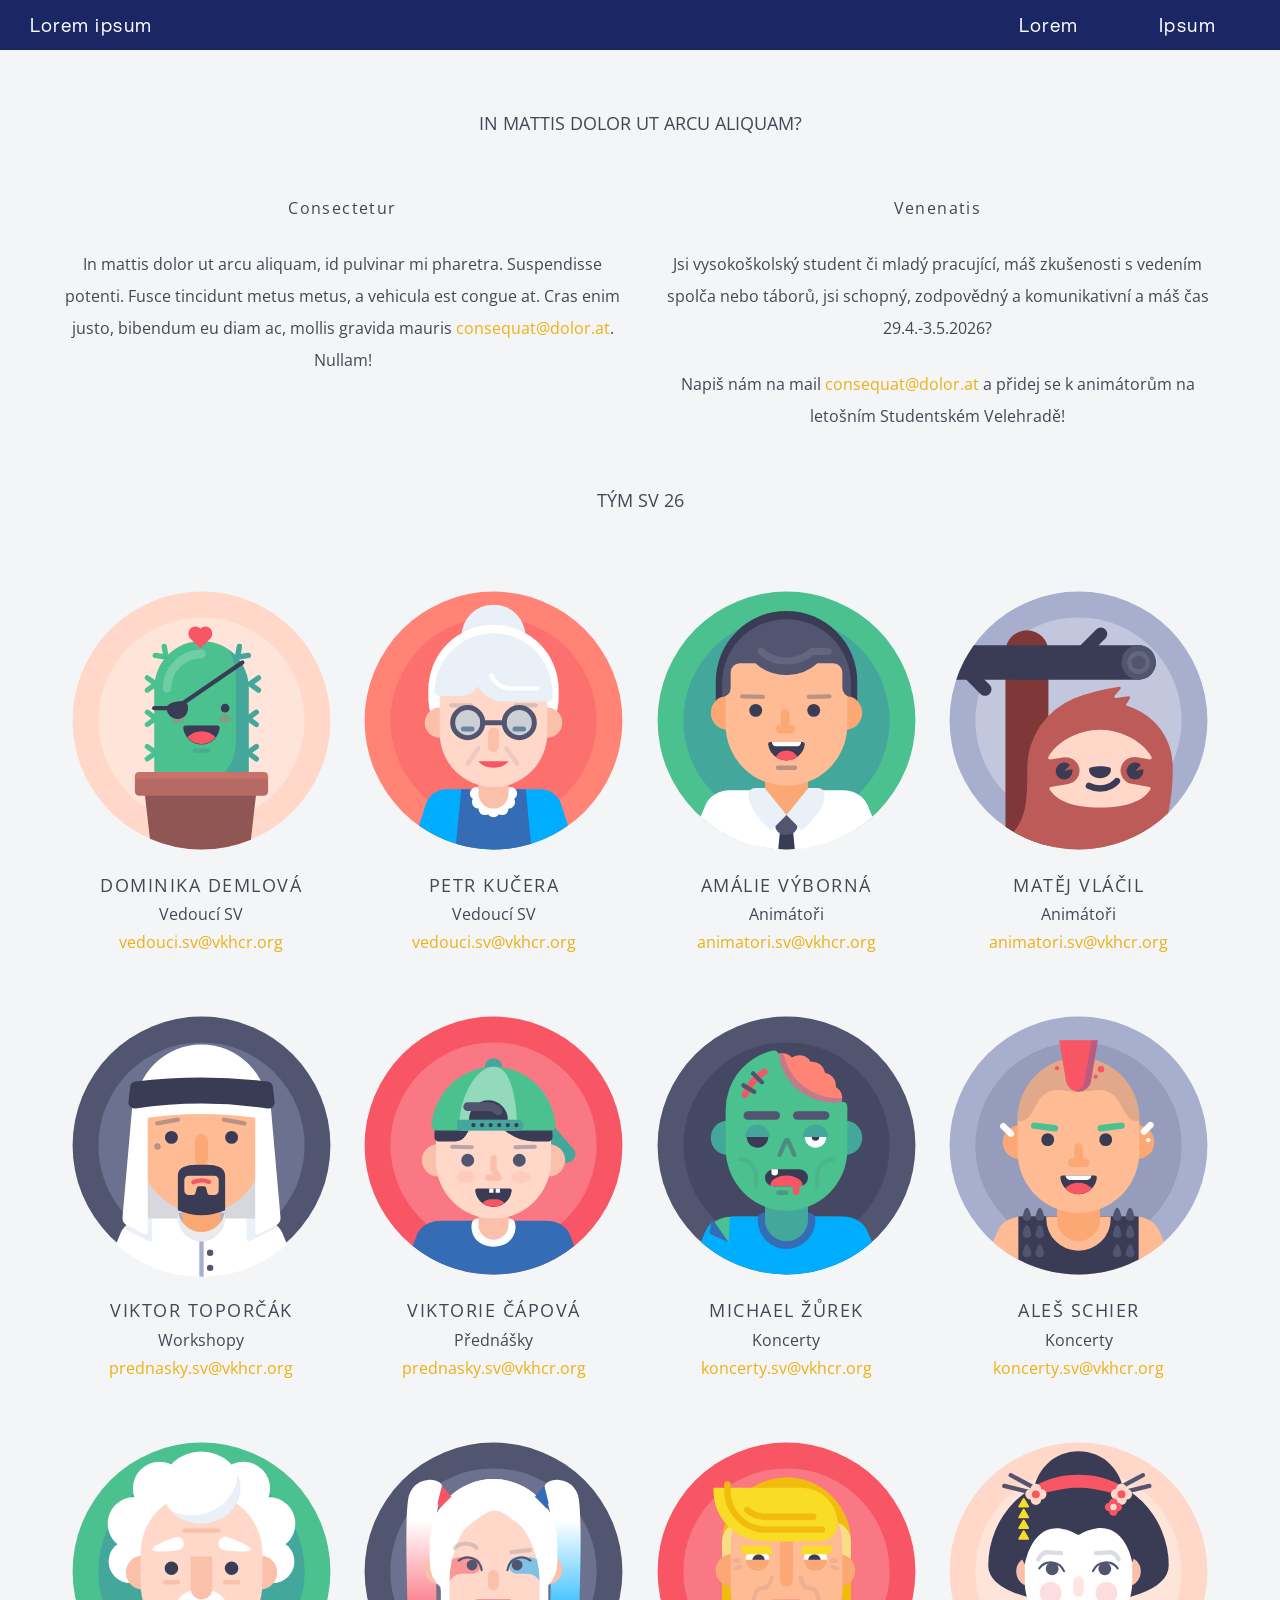
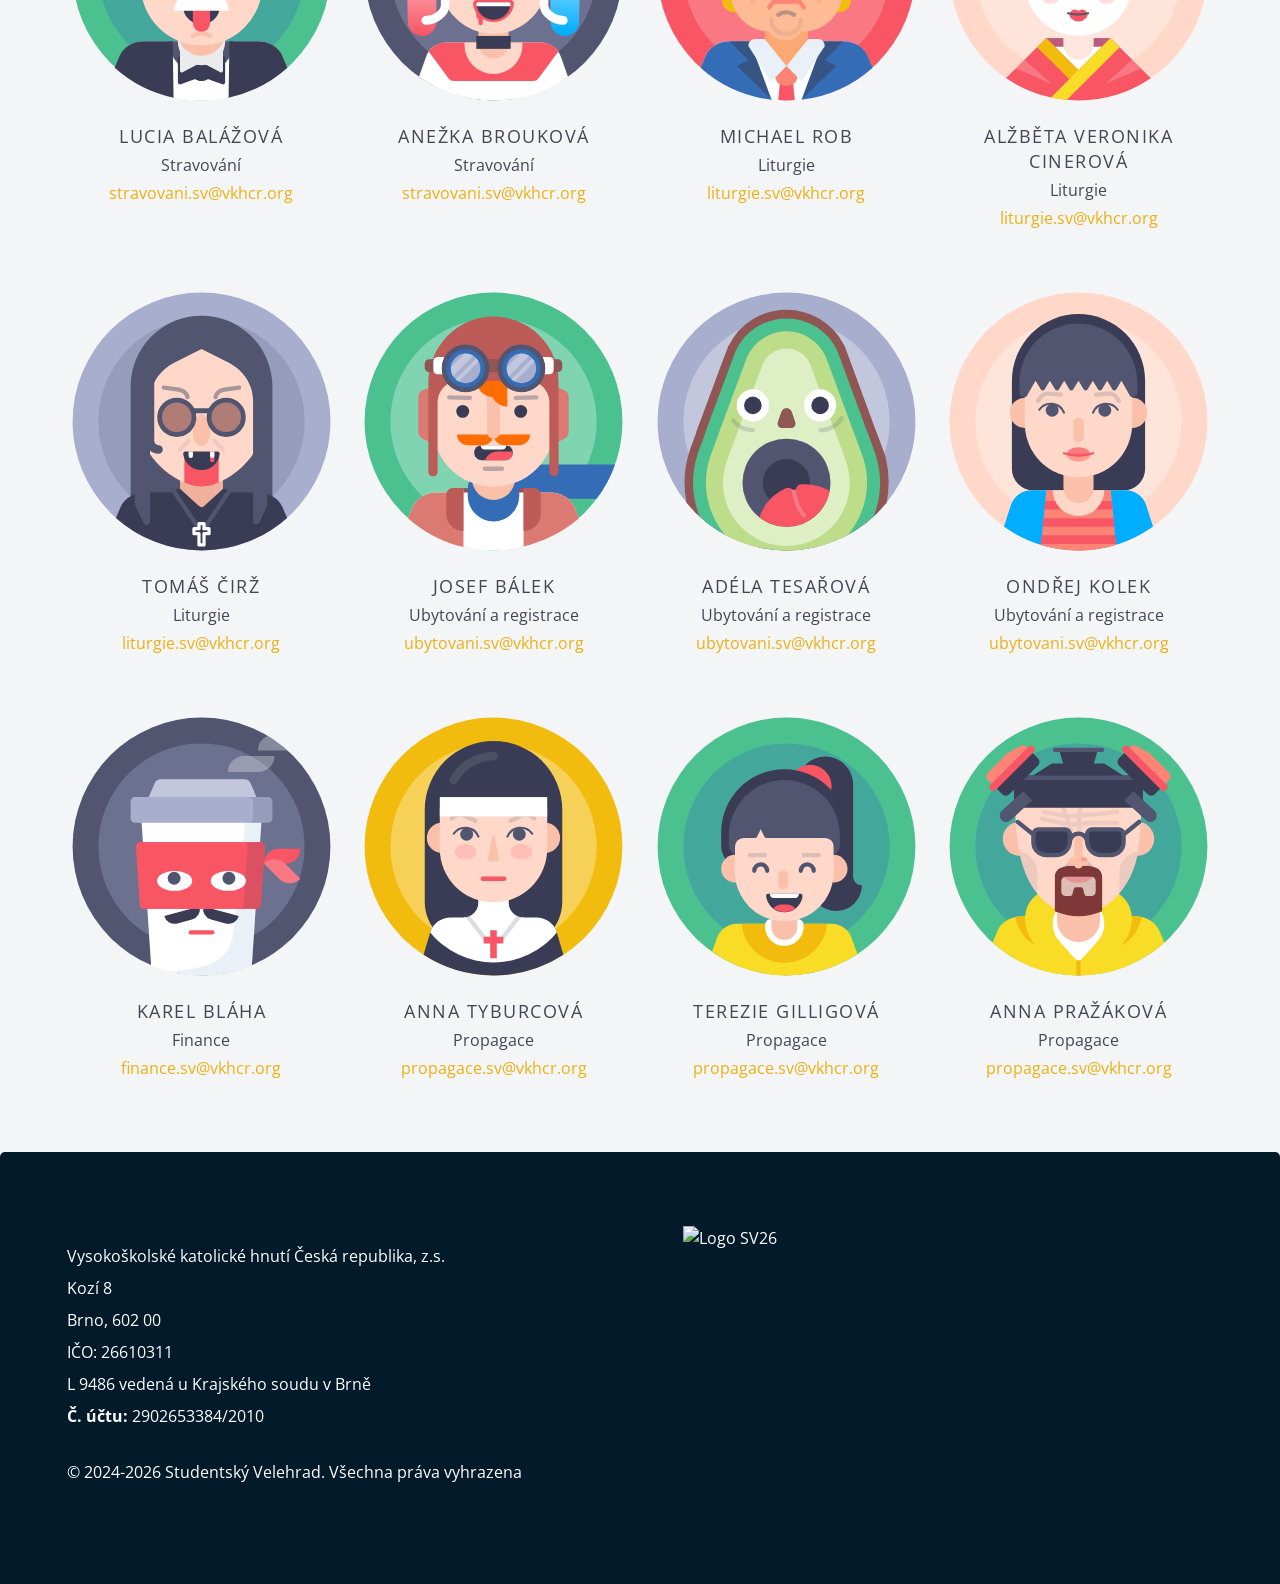
==== lorem/index.html @ cc707c6b "4" ====
<!DOCTYPE html>
<html lang="cs">

<head>
    <meta charset="UTF-8">
    <meta name="viewport" content="width=device-width, initial-scale=1.0">
    <title>Lorem ipsum 2026</title>
    <link rel="preload" href="/fonts/Ohrada.otf" as="font" type="font/otf" crossorigin>
    <link rel="preload" href="/fonts/HelveticaNow.otf" as="font" type="font/otf" crossorigin>
    <link rel="preload" href="/fonts/HelveticaNowBold.otf" as="font" type="font/otf" crossorigin>
    <link rel="preload" href="/fonts/OpenSans-Regular.woff2" as="font" type="font/woff2" crossorigin>
    <link rel="preload" href="/fonts/OpenSans-Italic.woff2" as="font" type="font/woff2" crossorigin>
    <link rel="preload" href="/fonts/OpenSans-Bold.woff2" as="font" type="font/woff2" crossorigin>


    <!-- Bootstrap CSS -->
    <link rel="stylesheet"
        href="https://cdnjs.cloudflare.com/ajax/libs/twitter-bootstrap/5.3.3/css/bootstrap.min.css" />

    <!-- DataTables CSS -->
    <link rel="stylesheet" href="https://cdn.datatables.net/2.3.7/css/dataTables.bootstrap5.css" />
    <link rel="stylesheet" href="https://cdn.datatables.net/responsive/3.0.8/css/responsive.bootstrap5.css" />

    <link rel="preload" as="image" href="/images/cover.webp">
    <link rel="preload" as="image" href="/images/SV26_FB.svg">
    <link rel="preload" as="image" href="/images/SV26_IG.svg">
    <link rel="preload" as="image" href="/images/SV26_YT.svg">
    <link rel="preload" as="image" href="/images/arrow-up-circle.svg">
    <link rel="preload" as="image" href="images/logoipsum.svg">
    <link rel="preload" as="image" href="images/dlazdice/1.jpg">
    <link rel="preload" as="image" href="images/dlazdice/2.jpg">
    <link rel="preload" as="image" href="images/dlazdice/3.jpg">
    <link rel="preload" as="image" href="images/dlazdice/4.jpg">
    <link rel="preload" as="image" href="images/dlazdice/5.jpg">
    <link rel="preload" as="image" href="images/dlazdice/6.jpg">
    <link rel="stylesheet" href="/style.css">
    <link rel="stylesheet" href="/mobileMenu.css">

    <style>
        .about {
            position: relative;
            z-index: 10;
            width: 100%;
            padding-top: 50px;
        }

        .about-flex {
            display: flex;
            justify-content: center;
            text-align: center;
            max-width: 1200px;
            margin: 2rem auto;
            gap: 20px;
            padding: 0 15px;
        }

        .about-text {
            color: #424753;
            text-align: center;
            width: 100%;
            z-index: 999;
        }

        .about h2 {
            text-transform: uppercase;
            margin-bottom: 1.5rem;
            line-height: 1.4;
            font-size: 18px;
        }

        .about p {
            margin-bottom: 1.5rem;
            line-height: 2;
        }

        .spacing {
            letter-spacing: 1.4px;
        }

        .grid {
            display: grid;
            grid-template-columns: repeat(4, 1fr);
            max-width: 1200px;
        }

        .tile {
            position: relative;
            overflow: hidden;
            margin: 14px 8px 40px 8px;
        }

        .tile img {
            width: 275px;
            display: block;
            margin: 0 auto;
            border-radius: 50%;
            object-fit: cover;
        }

        .tile--avatar img {
            width: auto;
        }

        .tile h2 {
            font-weight: normal;
            letter-spacing: 1.5px;
            margin: 15px 0 0 0;
        }

        .tile p {
            margin: 0;
        }

        @media (max-width: 1210px) {
            .grid {
                grid-template-columns: repeat(3, 1fr);
            }
        }


        @media (max-width: 920px) {
            .grid {
                grid-template-columns: repeat(2, 1fr);
            }
        }

        /* Mobile / tablet 640px a méně */
        @media (max-width: 640px) {
            .about-text {
                width: auto;
            }

            .about-flex {
                flex-direction: column;
                gap: 1rem;
            }

            .grid {
                grid-template-columns: repeat(1, 1fr);
            }

            .tile img {
                width: 100%;
            }
        }

        /* Media query pro menší obrazovky (tablet/mobil) */
        @media (max-width: 768px) {
            #about p {
                line-height: 1.6;
            }
        }
    </style>
</head>

<body>
    <header id="g-navigation">
        <div class="header-container">
            <div class="logo">
                <a href="/" class="logo-text">Lorem ipsum</a>
            </div>
            <nav class="main-nav">
                <ul>
                    <li><a href="/lorem">Lorem</a></li>
                    <li><a href="https://seznam.cz" target="_blank">Ipsum</a></li>
                </ul>
            </nav>
        </div>
    </header>


    <div class="logo">
        <a href="/" class="logo-text">Lorem ipsum</a>
    </div>
    <div class="mobile-menu" id="mobileMenu">
        <button class="hamburger-close" id="hamburger-close">
            <span></span>
            <span></span>
            <span></span>
        </button>
        <ul>
            <li><a href="/lorem">Lorem</a></li>
            <li><a href="https://seznam.cz" target="_blank">Ipsum</a></li>
        </ul>
    </div>

    <button class="hamburger" aria-label="Otevřít menu">
        <span></span>
        <span></span>
        <span></span>
    </button>

    <div class="content">
        <div class="nav-bar"></div>
        <div class="cover-bar"></div>
        <!-- <main> -->
        <section class="about">
            <div class="about-flex">
                <div class="about-text">
                    <h2>In mattis dolor ut arcu aliquam?</h2>
                </div>
            </div>

            <div class="about-flex">
                <div class="about-text">
                    <p class="spacing">Consectetur</p>
                    <p>In mattis dolor ut arcu aliquam, id pulvinar mi pharetra. Suspendisse potenti.
                        Fusce tincidunt metus metus, a vehicula est congue at. Cras enim justo, bibendum eu diam ac,
                        mollis gravida mauris <a href="mailto:kolekondrej@gmail.com">consequat@dolor.at</a>. Nullam!
                    </p>
                </div>

                <div class="about-text">
                    <p class="spacing">Venenatis</p>
                    <p>Jsi vysokoškolský student či mladý pracující, máš zkušenosti s vedením spolča nebo táborů,
                        jsi
                        schopný, zodpovědný a komunikativní a máš čas 29.4.-3.5.2026?</p>
                    <p>Napiš nám na mail <a href="mailto:kolekondrej@gmail.com">consequat@dolor.at</a> a přidej
                        se k animátorům na letošním Studentském Velehradě!
                    </p>
                </div>
            </div>

            <div class="about-flex">
                <div class="about-text">
                    <h2>Tým SV 26</h2>
                </div>
            </div>

            <div class="about-flex about-flex--tiles">
                <div class="grid">
                    <div class="tile">
                        <img src="/images/lorem/1.svg" alt="Domča">
                        <h2>Dominika Demlová</h2>
                        <p>Vedoucí SV</p>
                        <a href="mailto:vedouci.sv@vkhcr.org">vedouci.sv@vkhcr.org</a>
                    </div>

                    <div class="tile">
                        <img src="/images/lorem/2.svg" alt="Pítr">
                        <h2>Petr Kučera</h2>
                        <p>Vedoucí SV</p>
                        <a href="mailto:vedouci.sv@vkhcr.org">vedouci.sv@vkhcr.org</a>
                    </div>

                    <div class="tile">
                        <img src="/images/lorem/3.svg" alt="Amálka">
                        <h2>Amálie Výborná</h2>
                        <p>Animátoři</p>
                        <a href="mailto:animatori.sv@vkhcr.org">animatori.sv@vkhcr.org</a>
                    </div>

                    <div class="tile">
                        <img src="/images/lorem/4.svg" alt="Matěj">
                        <h2>Matěj Vláčil</h2>
                        <p>Animátoři</p>
                        <a href="mailto:animatori.sv@vkhcr.org">animatori.sv@vkhcr.org</a>
                    </div>

                    <div class="tile">
                        <img src="/images/lorem/5.svg" alt="Viktor">
                        <h2>Viktor Toporčák</h2>
                        <p>Workshopy</p>
                        <a href="mailto:prednasky.sv@vkhcr.org">prednasky.sv@vkhcr.org</a>
                    </div>

                    <div class="tile">
                        <img src="/images/lorem/6.svg" alt="Viky">
                        <h2>Viktorie Čápová</h2>
                        <p>Přednášky</p>
                        <a href="mailto:prednasky.sv@vkhcr.org">prednasky.sv@vkhcr.org</a>
                    </div>

                    <div class="tile">
                        <img src="/images/lorem/7.svg" alt="Michael">
                        <h2>Michael Žůrek</h2>
                        <p>Koncerty</p>
                        <a href="mailto:koncerty.sv@vkhcr.org">koncerty.sv@vkhcr.org</a>
                    </div>

                    <div class="tile">
                        <img src="/images/lorem/8.svg" alt="Aleš">
                        <h2>Aleš Schier</h2>
                        <p>Koncerty</p>
                        <a href="mailto:koncerty.sv@vkhcr.org">koncerty.sv@vkhcr.org</a>
                    </div>

                    <div class="tile">
                        <img src="/images/lorem/9.svg" alt="Lucka">
                        <h2>Lucia Balážová</h2>
                        <p>Stravování</p>
                        <a href="mailto:stravovani.sv@vkhcr.org">stravovani.sv@vkhcr.org</a>
                    </div>

                    <div class="tile">
                        <img src="/images/lorem/10.svg" alt="Anežka">
                        <h2>Anežka Brouková</h2>
                        <p>Stravování</p>
                        <a href="mailto:stravovani.sv@vkhcr.org">stravovani.sv@vkhcr.org</a>
                    </div>

                    <div class="tile">
                        <img src="/images/lorem/11.svg" alt="Michael">
                        <h2>Michael Rob</h2>
                        <p>Liturgie</p>
                        <a href="mailto:liturgie.sv@vkhcr.org">liturgie.sv@vkhcr.org</a>
                    </div>

                    <div class="tile">
                        <img src="/images/lorem/12.svg" alt="Bety">
                        <h2>Alžběta Veronika Cinerová</h2>
                        <p>Liturgie</p>
                        <a href="mailto:liturgie.sv@vkhcr.org">liturgie.sv@vkhcr.org</a>
                    </div>

                    <div class="tile">
                        <img src="/images/lorem/13.svg" alt="Tomáš">
                        <h2>Tomáš Čirž</h2>
                        <p>Liturgie</p>
                        <a href="mailto:liturgie.sv@vkhcr.org">liturgie.sv@vkhcr.org</a>
                    </div>

                    <div class="tile">
                        <img src="/images/lorem/14.svg" alt="Pepa">
                        <h2>Josef Bálek</h2>
                        <p>Ubytování a registrace</p>
                        <a href="mailto:ubytovani.sv@vkhcr.org">ubytovani.sv@vkhcr.org</a>
                    </div>

                    <div class="tile">
                        <img src="/images/lorem/15.svg" alt="Áďa">
                        <h2>Adéla Tesařová</h2>
                        <p>Ubytování a registrace</p>
                        <a href="mailto:ubytovani.sv@vkhcr.org">ubytovani.sv@vkhcr.org</a>
                    </div>

                    <div class="tile">
                        <img src="/images/lorem/16.svg" alt="Ondra">
                        <h2>Ondřej Kolek</h2>
                        <p>Ubytování a registrace</p>
                        <a href="mailto:ubytovani.sv@vkhcr.org">ubytovani.sv@vkhcr.org</a>
                    </div>

                    <div class="tile">
                        <img src="/images/lorem/17.svg" alt="Karel">
                        <h2>Karel Bláha</h2>
                        <p>Finance</p>
                        <a href="mailto:finance.sv@vkhcr.org">finance.sv@vkhcr.org</a>
                    </div>

                    <div class="tile">
                        <img src="/images/lorem/18.svg" alt="Anička">
                        <h2>Anna Tyburcová</h2>
                        <p>Propagace</p>
                        <a href="mailto:propagace.sv@vkhcr.org">propagace.sv@vkhcr.org</a>
                    </div>

                    <div class="tile ">
                        <img src="/images/lorem/19.svg" alt="Avatar">
                        <h2>Terezie Gilligová</h2>
                        <p>Propagace</p>
                        <a href="mailto:propagace.sv@vkhcr.org">propagace.sv@vkhcr.org</a>
                    </div>

                    <div class="tile">
                        <img src="/images/lorem/20.svg" alt="Avatar">
                        <h2>Anna Pražáková</h2>
                        <p>Propagace</p>
                        <a href="mailto:propagace.sv@vkhcr.org">propagace.sv@vkhcr.org</a>
                    </div>
                </div>
            </div>

            <!-- </main> -->

            <footer id="g-footer">
                <div class="container footer-flex">
                    <div class="footer-text">
                        <p>
                            Vysokoškolské katolické hnutí Česká republika, z.s.<br>
                            Kozí 8<br>
                            Brno, 602 00<br>
                            IČO: 26610311<br>
                            L 9486 vedená u Krajského soudu v Brně<br>
                            <strong>Č. účtu: </strong>2902653384/2010
                        </p>
                        <p>
                            © 2024-2026 Studentský Velehrad. Všechna práva vyhrazena
                        </p>
                    </div>

                    <div class="footer-logo">
                        <img src="/images/logo_b_transparent.webp" alt="Logo SV26">
                    </div>
                </div>
            </footer>
        </section>
    </div>
    <button id="scrollTopBtn" aria-label="Zpět nahoru"></button>
    <div class="bottom-bar"></div>



    <!-- jQuery -->
    <!-- <script src="https://code.jquery.com/jquery-3.7.1.js"></script> -->

    <!-- Bootstrap JS -->
    <!-- <script src="https://cdnjs.cloudflare.com/ajax/libs/twitter-bootstrap/5.3.3/js/bootstrap.bundle.min.js"></script> -->

    <script src="/script.js"></script>

</body>

</html>
---- style.css ----
@font-face {
            font-family: 'Ohrada';
            src: url('/fonts/Ohrada.otf') format('opentype');
        }

        @font-face {
            font-family: 'Helvetica Now';
            src: url('/fonts/HelveticaNow.otf') format('opentype');
        }

        @font-face {
            font-family: 'Helvetica Now Bold';
            src: url('/fonts/HelveticaNowBold.otf') format('opentype');
        }

        @font-face {
            font-family: 'Open Sans';
            src: url('/fonts/OpenSans-Regular.woff2') format('woff2');
            font-weight: 400;
            font-style: normal;
            font-display: swap;
        }

        @font-face {
            font-family: 'Open Sans';
            src: url('/fonts/OpenSans-Bold.woff2') format('woff2');
            font-weight: 700;
            font-style: normal;
            font-display: swap;
        }

        @font-face {
            font-family: 'Open Sans';
            src: url('/fonts/OpenSans-Italic.woff2') format('woff2');
            font-weight: 400;
            font-style: italic;
            font-display: swap;
        }


        /* Reset */
        * {
            margin: 0;
            padding: 0;
            box-sizing: border-box;
        }

        html {
            -webkit-text-size-adjust: 100%;
            text-size-adjust: 100%;
        }

        body {
            background-color: #f4f5f7;
            margin: 0;
            font-family: 'Open Sans', Arial, sans-serif;
            color: #424753;
        }


        .logo {
            display: flex;
            align-items: center;
            z-index: 9999;
        }

        .logo-text {
            font-family: 'Helvetica Now', Arial, sans-serif;
            font-size: 1.2rem;
            color: white;
            text-decoration: none;
            margin-left: 30px;
            margin-right: 30px;
            letter-spacing: 1.5px;
        }


        /* Header */
        #g-navigation {
            top: 0px;
            background: #1a2764;
            color: white;
            position: fixed;
            width: 100%;
            height: 50px;
            display: flex;
            align-items: center;
            padding: 0 4rem 0 0;
            z-index: 1004;
            transition: transform 0.2s ease;
        }


        #g-navigation .header-container {
            display: flex;
            align-items: center;
            justify-content: space-between;
            width: 100%;
        }

        #g-navigation nav {
            margin-left: auto;
        }


        #g-navigation .logo img {
            height: 43px;
            display: block;
            margin: auto 0;
        }

        #g-navigation nav ul {
            display: flex;
            list-style: none;
            gap: 5rem;
            align-items: center;
            margin: 0;
            padding: 0;
            box-sizing: border-box;
        }

        #g-navigation nav ul li a {
            font-family: 'Helvetica Now', Arial, sans-serif;
            color: white;
            text-decoration: none;
            font-weight: normal;
            font-size: 1.2rem;
            letter-spacing: 1.5px;
            transition: color 0.3s ease;
        }

        #g-navigation nav ul li a:hover {
            color: #eeaf13;
        }


        .hamburger {
            display: none;
        }



        #g-footer {
            width: 100%;
            background-color: #031a2b;
            color: white;
            padding: 3.5rem 0;
            z-index: 10;

            border-top-left-radius: 5px;
            border-top-right-radius: 5px;
        }

        .footer-flex {
            display: flex;
            justify-content: space-between;
            max-width: 1200px;
            margin: 0 auto;
        }

        .footer-text,
        .footer-logo {
            width: 560px;
            padding: 16px 0 16px 15px;
        }

        .footer-text p {
            line-height: 2;
            margin: 16px 0;
        }

        .footer-text {
            text-align: left;
        }

        .footer-logo img {
            height: 50px;
        }




        .single-line {
            white-space: nowrap;
        }

        p {
            line-height: 1.2;
            margin: 0;
        }


        a {
            color: #eeaf13;
            text-decoration: none;
        }

        a:hover {
            color: #cfa00f;
        }

        a,
        button {
            -webkit-tap-highlight-color: transparent;
        }

        .logo-text:hover {
            color: white;
            text-decoration: none;
        }







        /* Media query pro menší obrazovky (tablet/mobil) */
        @media (max-width: 768px) {
            #g-navigation {
                display: none;
            }

            .footer-flex {
                flex-direction: column;
                align-items: center;
            }

            .footer-text,
            .footer-logo {
                width: auto;
                padding: 1rem;
            }

            .footer-logo {
                text-align: center;
            }

            .footer-logo img {
                width: 100%;
                max-width: 350px;
                height: auto;
            }
        }

        #scrollTopBtn {
            position: fixed;
            right: 20px;
            bottom: 20px;
            width: 50px;
            height: 50px;
            border: none;
            background: transparent;
            background-image: url("/images/arrow-up-circle.svg");
            background-repeat: no-repeat;
            background-size: contain;
            cursor: pointer;
            z-index: 9999;
            padding: 0;
            opacity: 0;
            pointer-events: none;
            transition: opacity 0.3s ease;
            mix-blend-mode: multiply;
            touch-action: manipulation;
            user-select: none;
            -webkit-user-select: none;
        }

        #scrollTopBtn img {
            width: 100%;
            height: 100%;
            display: block;
        }

        #scrollTopBtn.show {
            opacity: 1;
            pointer-events: auto;
        }

        .mobile-menu {
            display: none;
        }

        .bottom-bar {
            display: none;
        }

        .content {
            position: relative;
            margin: 0;
            padding: 0;
        }

        /* Základní mobilní menu */
        @media (max-width: 768px) {

            .nav-bar {
                display: flex;
                top: 0px;
                background: #fdc6ba;
                color: white;
                position: fixed;
                width: 100%;
                height: 30svh;
                z-index: 0;
            }

            .nav-bar2 {
                top: 5px;
                background: #f4f5f7;
                color: white;
                position: fixed;
                width: 100%;
                height: 30svh;
                z-index: 1;
            }

            .cover-bar {
                top: 0px;
                bottom: 0;
                background: #f4f5f7;
                color: white;
                position: absolute;
                width: 100%;
                z-index: 0;
            }

            .bottom-bar {
                position: fixed;
                bottom: 0;
                background: #031a2b;
                color: white;
                width: 100%;
                height: 30svh;
                z-index: 0;
            }


            #g-navigation nav ul {
                display: none;
            }

            #g-navigation nav ul li a {
                background: #1a2764;
            }

            #g-navigation nav ul.active {
                display: flex;
            }


            .hamburger {
                position: fixed;
                display: flex;
                top: 0;
                right: 0;
                flex-direction: column;
                gap: 6px;
                background: none;
                border: none;
                padding: 1rem 1rem 2rem 2rem;
                cursor: pointer;
                margin-left: auto;
                z-index: 1005;
                touch-action: manipulation;
                user-select: none;
                -webkit-user-select: none;
                opacity: 1;
                transform: translateY(0);
                transition: opacity 0.3s ease, transform 0.3s ease;
            }

            .hamburger-close {
                display: flex;
                position: fixed;
                top: 0px;
                right: 0px;
                width: 100%;
                height: 50px;
                flex-direction: column;
                justify-content: space-between;
                gap: 6px;
                cursor: pointer;
                justify-content: center;
                align-items: flex-end;
                touch-action: manipulation;
                background-color: transparent;
                padding-right: 15px;
                border: none;
            }


            .hamburger.hide {
                opacity: 0;
                transform: translateY(-20px);
                pointer-events: none;
            }


            .hamburger span {
                width: 30px;
                height: 2px;
                background-color: #1a2764;
                border-radius: 5px;
            }

            .hamburger-close span {
                width: 30px;
                height: 2px;
                background-color: #f4f5f7;
                border-radius: 5px;
            }

            /* Menu pro mobil */
            .mobile-menu {
                position: fixed;
                top: 0px;
                right: 0;
                width: 40%;
                height: 100svh;
                min-height: 250px;
                max-width: 160px;
                background-color: rgba(26, 39, 100, 0.93);
                /* #1a2764; */
                display: flex;
                flex-direction: column;
                /* padding: 20px 10px; */
                transition: transform 0.3s ease;
                z-index: 1006;
                padding-top: 60px;
                /* Posuneme menu mimo obrazovku doprava */
                transform: translateX(100%);
                border-top-left-radius: 5px;
                border-bottom-left-radius: 5px;
            }

            .mobile-menu a:hover {
                text-decoration: underline;
            }

            .mobile-menu.open {
                transform: translateX(0);
                /* vysunuté menu */
            }

            .mobile-menu ul li a {
                display: block;
                font-family: 'Open Sans', Arial, sans-serif;
                color: white;
                text-decoration: none;
                font-weight: normal;
                font-size: 1rem;
                transition: color 0.3s ease;
                list-style: none;
                /* border: 1px solid rgba(255, 255, 255, 0.3); */
                padding: 20px 15px;
                /* transition: background 0.3s, color 0.3s; */
                touch-action: manipulation;
                user-select: none;
                -webkit-user-select: none;
                -webkit-tap-highlight-color: rgba(70, 100, 180, 0.3);

            }


            .mobile-menu ul {
                list-style: none;
            }
        }
---- mobileMenu.css ----
/* Základní mobilní menu */
        @media (max-width: 768px) {
            .mobile-menu ul {
                padding: 0;
            }

            .header-container {
                height: 100%;
            }

            .logo {
                display: flex;
                height: 50px;
                background-color: #e4cea1;
                align-items: flex-end;
                padding: 0 12px;
                z-index: 999;
                position: absolute;
                width: 100%;

                border-bottom-left-radius: 5px;
                border-bottom-right-radius: 5px;
            }

            .logo-text {
                display: block;
                font-family: 'Ohrada', Arial, sans-serif;
                color: #1a2764;
                text-decoration: none;
                line-height: 1;
                margin: 0;
                padding: 0;
                margin-left: 10px;
                font-size: 2.5rem;
                letter-spacing: 1.5px;
                transform: translateY(2px);
            }

            .logo-text:active {
                color: black;
            }


            .logo-text,
            .logo-text:link,
            .logo-text:visited,
            .logo-text:active {
                color: #1a2764;
            }

        }
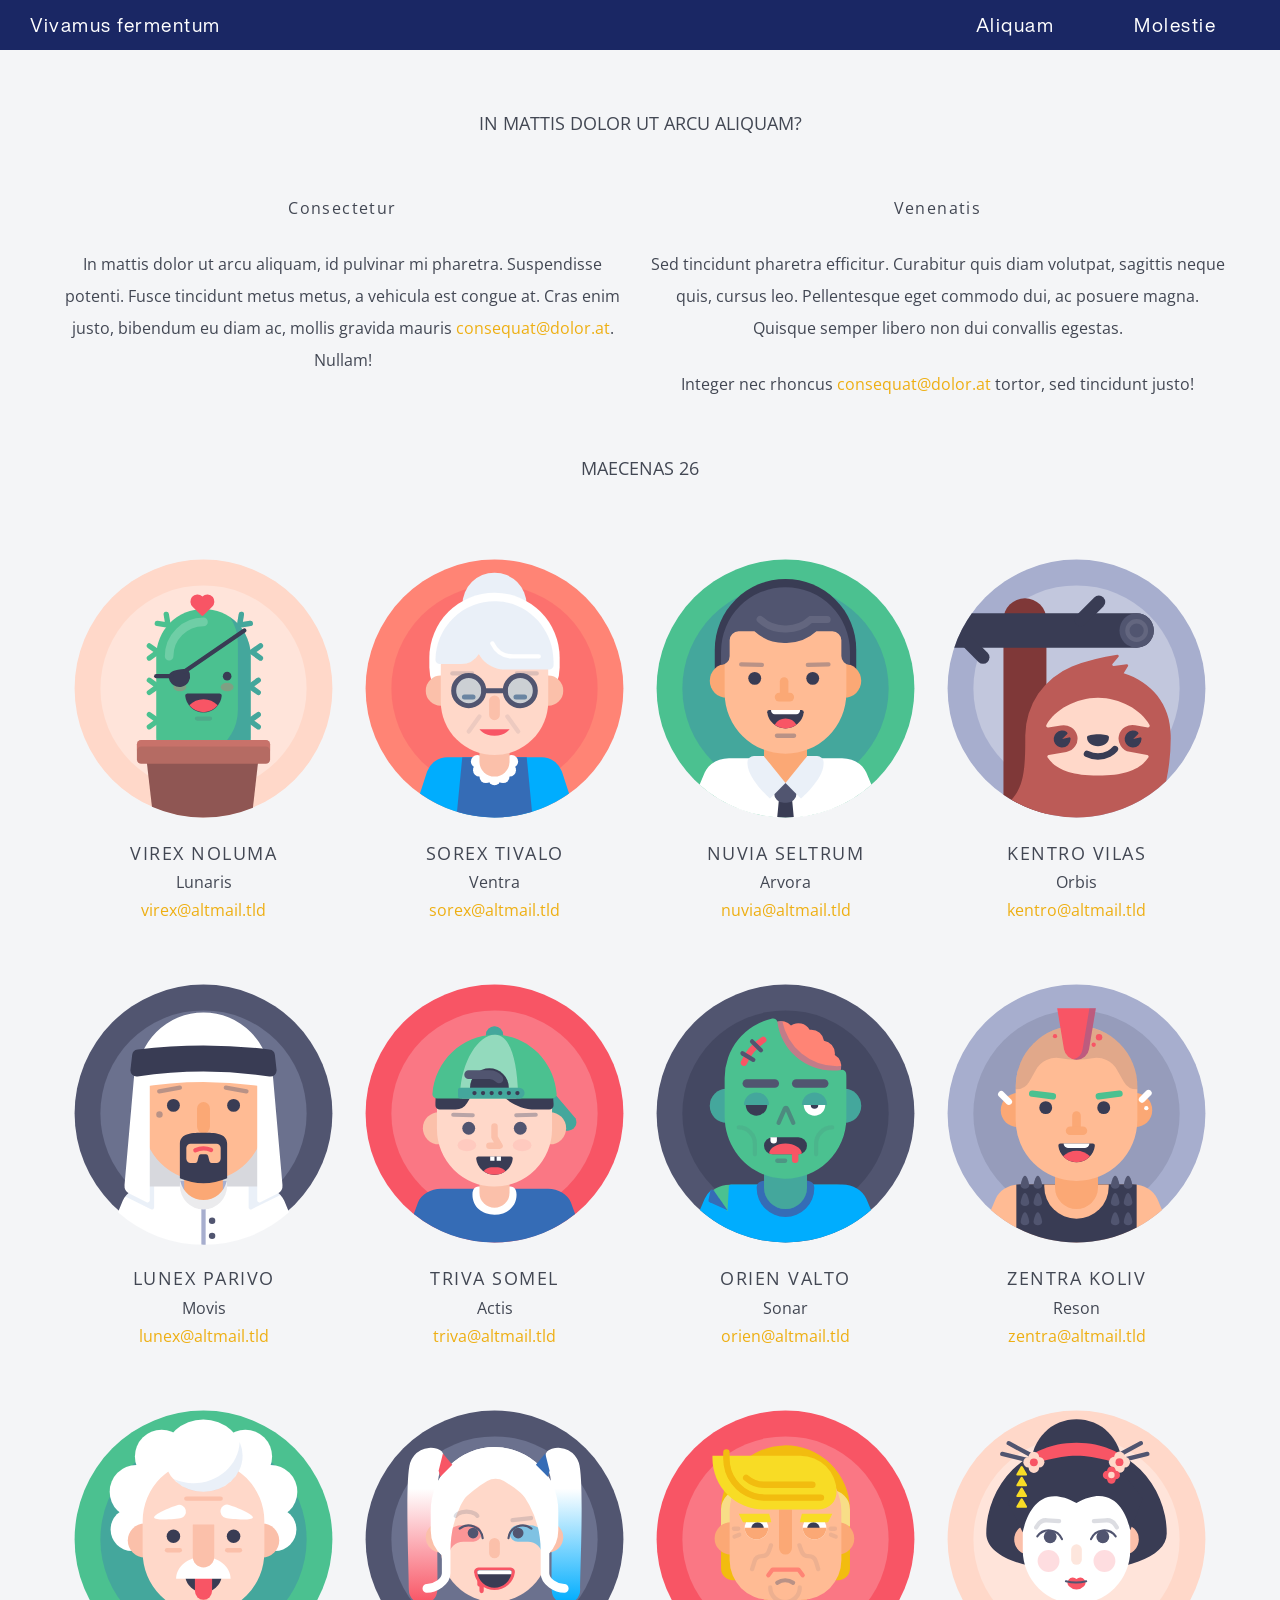
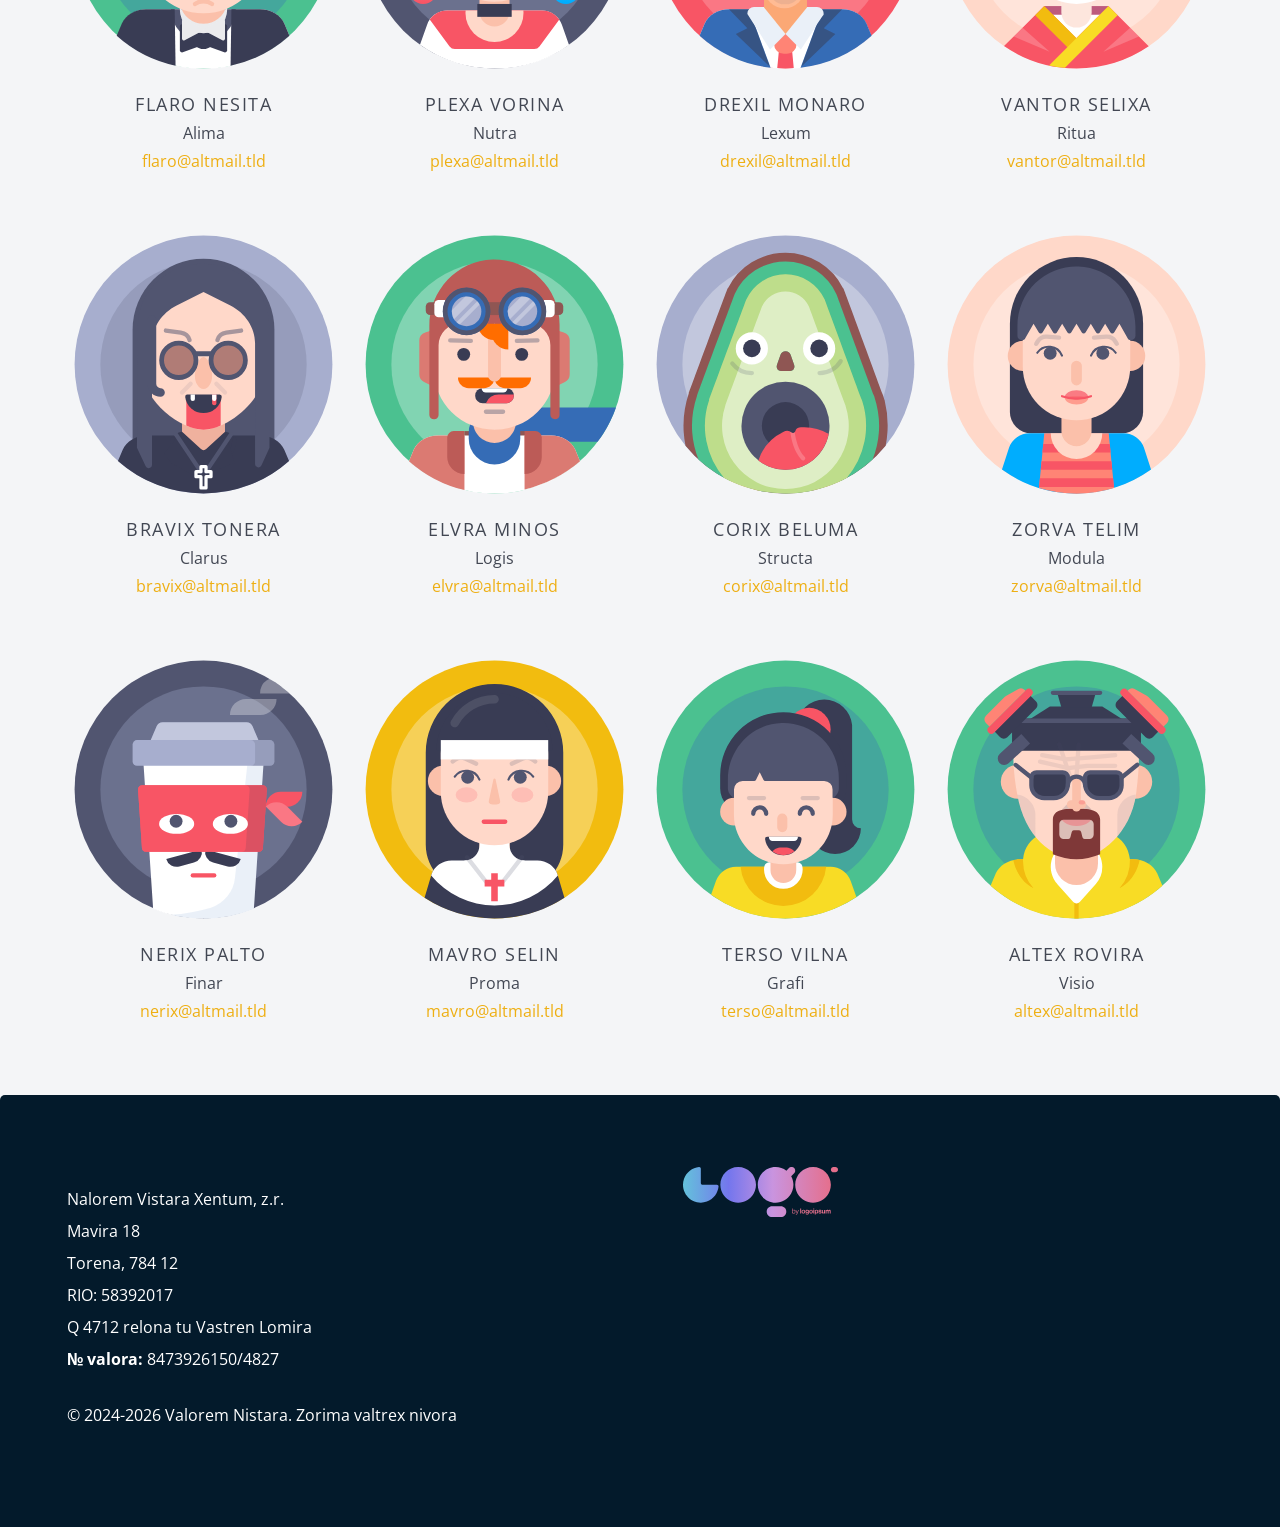
==== commit 21478299: "5" ====
--- a/lorem/index.html
+++ b/lorem/index.html
@@ -22,9 +22,8 @@
     <link rel="stylesheet" href="https://cdn.datatables.net/responsive/3.0.8/css/responsive.bootstrap5.css" />
 
     <link rel="preload" as="image" href="/images/cover.webp">
-    <link rel="preload" as="image" href="/images/SV26_FB.svg">
-    <link rel="preload" as="image" href="/images/SV26_IG.svg">
-    <link rel="preload" as="image" href="/images/SV26_YT.svg">
+    <link rel="preload" as="image" href="/images/FB.svg">
+    <link rel="preload" as="image" href="/images/IG.svg">
     <link rel="preload" as="image" href="/images/arrow-up-circle.svg">
     <link rel="preload" as="image" href="images/logoipsum.svg">
     <link rel="preload" as="image" href="images/dlazdice/1.jpg">
@@ -157,12 +156,12 @@
     <header id="g-navigation">
         <div class="header-container">
             <div class="logo">
-                <a href="/" class="logo-text">Lorem ipsum</a>
+                <a href="/" class="logo-text">Vivamus fermentum</a>
             </div>
             <nav class="main-nav">
                 <ul>
-                    <li><a href="/lorem">Lorem</a></li>
-                    <li><a href="https://seznam.cz" target="_blank">Ipsum</a></li>
+                    <li><a href="/lorem">Aliquam</a></li>
+                    <li><a href="https://seznam.cz" target="_blank">Molestie</a></li>
                 </ul>
             </nav>
         </div>
@@ -170,7 +169,7 @@
 
 
     <div class="logo">
-        <a href="/" class="logo-text">Lorem ipsum</a>
+        <a href="/" class="logo-text">Vivamus fermentum</a>
     </div>
     <div class="mobile-menu" id="mobileMenu">
         <button class="hamburger-close" id="hamburger-close">
@@ -179,8 +178,8 @@
             <span></span>
         </button>
         <ul>
-            <li><a href="/lorem">Lorem</a></li>
-            <li><a href="https://seznam.cz" target="_blank">Ipsum</a></li>
+            <li><a href="/lorem">Aliquam</a></li>
+            <li><a href="https://seznam.cz" target="_blank">Molestie</a></li>
         </ul>
     </div>
 
@@ -212,201 +211,196 @@
 
                 <div class="about-text">
                     <p class="spacing">Venenatis</p>
-                    <p>Jsi vysokoškolský student či mladý pracující, máš zkušenosti s vedením spolča nebo táborů,
-                        jsi
-                        schopný, zodpovědný a komunikativní a máš čas 29.4.-3.5.2026?</p>
-                    <p>Napiš nám na mail <a href="mailto:kolekondrej@gmail.com">consequat@dolor.at</a> a přidej
-                        se k animátorům na letošním Studentském Velehradě!
+                    <p>Sed tincidunt pharetra efficitur. Curabitur quis diam volutpat, sagittis neque quis, cursus
+                        leo. Pellentesque eget commodo dui, ac posuere magna. Quisque semper libero non dui convallis
+                        egestas. </p>
+                    <p>Integer nec rhoncus <a href="mailto:kolekondrej@gmail.com">consequat@dolor.at</a> tortor, sed
+                        tincidunt justo!
                     </p>
                 </div>
             </div>
 
             <div class="about-flex">
                 <div class="about-text">
-                    <h2>Tým SV 26</h2>
+                    <h2>Maecenas 26</h2>
                 </div>
             </div>
 
             <div class="about-flex about-flex--tiles">
                 <div class="grid">
-                    <div class="tile">
-                        <img src="/images/lorem/1.svg" alt="Domča">
-                        <h2>Dominika Demlová</h2>
-                        <p>Vedoucí SV</p>
-                        <a href="mailto:vedouci.sv@vkhcr.org">vedouci.sv@vkhcr.org</a>
-                    </div>
-
-                    <div class="tile">
-                        <img src="/images/lorem/2.svg" alt="Pítr">
-                        <h2>Petr Kučera</h2>
-                        <p>Vedoucí SV</p>
-                        <a href="mailto:vedouci.sv@vkhcr.org">vedouci.sv@vkhcr.org</a>
-                    </div>
-
-                    <div class="tile">
-                        <img src="/images/lorem/3.svg" alt="Amálka">
-                        <h2>Amálie Výborná</h2>
-                        <p>Animátoři</p>
-                        <a href="mailto:animatori.sv@vkhcr.org">animatori.sv@vkhcr.org</a>
-                    </div>
-
-                    <div class="tile">
-                        <img src="/images/lorem/4.svg" alt="Matěj">
-                        <h2>Matěj Vláčil</h2>
-                        <p>Animátoři</p>
-                        <a href="mailto:animatori.sv@vkhcr.org">animatori.sv@vkhcr.org</a>
-                    </div>
-
-                    <div class="tile">
-                        <img src="/images/lorem/5.svg" alt="Viktor">
-                        <h2>Viktor Toporčák</h2>
-                        <p>Workshopy</p>
-                        <a href="mailto:prednasky.sv@vkhcr.org">prednasky.sv@vkhcr.org</a>
-                    </div>
-
-                    <div class="tile">
-                        <img src="/images/lorem/6.svg" alt="Viky">
-                        <h2>Viktorie Čápová</h2>
-                        <p>Přednášky</p>
-                        <a href="mailto:prednasky.sv@vkhcr.org">prednasky.sv@vkhcr.org</a>
-                    </div>
-
-                    <div class="tile">
-                        <img src="/images/lorem/7.svg" alt="Michael">
-                        <h2>Michael Žůrek</h2>
-                        <p>Koncerty</p>
-                        <a href="mailto:koncerty.sv@vkhcr.org">koncerty.sv@vkhcr.org</a>
-                    </div>
-
-                    <div class="tile">
-                        <img src="/images/lorem/8.svg" alt="Aleš">
-                        <h2>Aleš Schier</h2>
-                        <p>Koncerty</p>
-                        <a href="mailto:koncerty.sv@vkhcr.org">koncerty.sv@vkhcr.org</a>
-                    </div>
-
-                    <div class="tile">
-                        <img src="/images/lorem/9.svg" alt="Lucka">
-                        <h2>Lucia Balážová</h2>
-                        <p>Stravování</p>
-                        <a href="mailto:stravovani.sv@vkhcr.org">stravovani.sv@vkhcr.org</a>
-                    </div>
-
-                    <div class="tile">
-                        <img src="/images/lorem/10.svg" alt="Anežka">
-                        <h2>Anežka Brouková</h2>
-                        <p>Stravování</p>
-                        <a href="mailto:stravovani.sv@vkhcr.org">stravovani.sv@vkhcr.org</a>
-                    </div>
-
-                    <div class="tile">
-                        <img src="/images/lorem/11.svg" alt="Michael">
-                        <h2>Michael Rob</h2>
-                        <p>Liturgie</p>
-                        <a href="mailto:liturgie.sv@vkhcr.org">liturgie.sv@vkhcr.org</a>
-                    </div>
-
-                    <div class="tile">
-                        <img src="/images/lorem/12.svg" alt="Bety">
-                        <h2>Alžběta Veronika Cinerová</h2>
-                        <p>Liturgie</p>
-                        <a href="mailto:liturgie.sv@vkhcr.org">liturgie.sv@vkhcr.org</a>
-                    </div>
-
-                    <div class="tile">
-                        <img src="/images/lorem/13.svg" alt="Tomáš">
-                        <h2>Tomáš Čirž</h2>
-                        <p>Liturgie</p>
-                        <a href="mailto:liturgie.sv@vkhcr.org">liturgie.sv@vkhcr.org</a>
-                    </div>
-
-                    <div class="tile">
-                        <img src="/images/lorem/14.svg" alt="Pepa">
-                        <h2>Josef Bálek</h2>
-                        <p>Ubytování a registrace</p>
-                        <a href="mailto:ubytovani.sv@vkhcr.org">ubytovani.sv@vkhcr.org</a>
-                    </div>
-
-                    <div class="tile">
-                        <img src="/images/lorem/15.svg" alt="Áďa">
-                        <h2>Adéla Tesařová</h2>
-                        <p>Ubytování a registrace</p>
-                        <a href="mailto:ubytovani.sv@vkhcr.org">ubytovani.sv@vkhcr.org</a>
-                    </div>
-
-                    <div class="tile">
-                        <img src="/images/lorem/16.svg" alt="Ondra">
-                        <h2>Ondřej Kolek</h2>
-                        <p>Ubytování a registrace</p>
-                        <a href="mailto:ubytovani.sv@vkhcr.org">ubytovani.sv@vkhcr.org</a>
-                    </div>
-
-                    <div class="tile">
-                        <img src="/images/lorem/17.svg" alt="Karel">
-                        <h2>Karel Bláha</h2>
-                        <p>Finance</p>
-                        <a href="mailto:finance.sv@vkhcr.org">finance.sv@vkhcr.org</a>
-                    </div>
-
-                    <div class="tile">
-                        <img src="/images/lorem/18.svg" alt="Anička">
-                        <h2>Anna Tyburcová</h2>
-                        <p>Propagace</p>
-                        <a href="mailto:propagace.sv@vkhcr.org">propagace.sv@vkhcr.org</a>
-                    </div>
-
-                    <div class="tile ">
-                        <img src="/images/lorem/19.svg" alt="Avatar">
-                        <h2>Terezie Gilligová</h2>
-                        <p>Propagace</p>
-                        <a href="mailto:propagace.sv@vkhcr.org">propagace.sv@vkhcr.org</a>
-                    </div>
-
-                    <div class="tile">
-                        <img src="/images/lorem/20.svg" alt="Avatar">
-                        <h2>Anna Pražáková</h2>
-                        <p>Propagace</p>
-                        <a href="mailto:propagace.sv@vkhcr.org">propagace.sv@vkhcr.org</a>
-                    </div>
+
+                    <div class="tile">
+                        <img src="/images/lorem/1.svg" alt="Virex">
+                        <h2>Virex Noluma</h2>
+                        <p>Lunaris</p>
+                        <a href="mailto:virex@altmail.tld">virex@altmail.tld</a>
+                    </div>
+
+                    <div class="tile">
+                        <img src="/images/lorem/2.svg" alt="Sorex">
+                        <h2>Sorex Tivalo</h2>
+                        <p>Ventra</p>
+                        <a href="mailto:sorex@altmail.tld">sorex@altmail.tld</a>
+                    </div>
+
+                    <div class="tile">
+                        <img src="/images/lorem/3.svg" alt="Nuvia">
+                        <h2>Nuvia Seltrum</h2>
+                        <p>Arvora</p>
+                        <a href="mailto:nuvia@altmail.tld">nuvia@altmail.tld</a>
+                    </div>
+
+                    <div class="tile">
+                        <img src="/images/lorem/4.svg" alt="Kentro">
+                        <h2>Kentro Vilas</h2>
+                        <p>Orbis</p>
+                        <a href="mailto:kentro@altmail.tld">kentro@altmail.tld</a>
+                    </div>
+
+                    <div class="tile">
+                        <img src="/images/lorem/5.svg" alt="Lunex">
+                        <h2>Lunex Parivo</h2>
+                        <p>Movis</p>
+                        <a href="mailto:lunex@altmail.tld">lunex@altmail.tld</a>
+                    </div>
+
+                    <div class="tile">
+                        <img src="/images/lorem/6.svg" alt="Triva">
+                        <h2>Triva Somel</h2>
+                        <p>Actis</p>
+                        <a href="mailto:triva@altmail.tld">triva@altmail.tld</a>
+                    </div>
+
+                    <div class="tile">
+                        <img src="/images/lorem/7.svg" alt="Orien">
+                        <h2>Orien Valto</h2>
+                        <p>Sonar</p>
+                        <a href="mailto:orien@altmail.tld">orien@altmail.tld</a>
+                    </div>
+
+                    <div class="tile">
+                        <img src="/images/lorem/8.svg" alt="Zentra">
+                        <h2>Zentra Koliv</h2>
+                        <p>Reson</p>
+                        <a href="mailto:zentra@altmail.tld">zentra@altmail.tld</a>
+                    </div>
+
+                    <div class="tile">
+                        <img src="/images/lorem/9.svg" alt="Flaro">
+                        <h2>Flaro Nesita</h2>
+                        <p>Alima</p>
+                        <a href="mailto:flaro@altmail.tld">flaro@altmail.tld</a>
+                    </div>
+
+                    <div class="tile">
+                        <img src="/images/lorem/10.svg" alt="Plexa">
+                        <h2>Plexa Vorina</h2>
+                        <p>Nutra</p>
+                        <a href="mailto:plexa@altmail.tld">plexa@altmail.tld</a>
+                    </div>
+
+                    <div class="tile">
+                        <img src="/images/lorem/11.svg" alt="Drexil">
+                        <h2>Drexil Monaro</h2>
+                        <p>Lexum</p>
+                        <a href="mailto:drexil@altmail.tld">drexil@altmail.tld</a>
+                    </div>
+
+                    <div class="tile">
+                        <img src="/images/lorem/12.svg" alt="Vantor">
+                        <h2>Vantor Selixa</h2>
+                        <p>Ritua</p>
+                        <a href="mailto:vantor@altmail.tld">vantor@altmail.tld</a>
+                    </div>
+
+                    <div class="tile">
+                        <img src="/images/lorem/13.svg" alt="Bravix">
+                        <h2>Bravix Tonera</h2>
+                        <p>Clarus</p>
+                        <a href="mailto:bravix@altmail.tld">bravix@altmail.tld</a>
+                    </div>
+
+                    <div class="tile">
+                        <img src="/images/lorem/14.svg" alt="Elvra">
+                        <h2>Elvra Minos</h2>
+                        <p>Logis</p>
+                        <a href="mailto:elvra@altmail.tld">elvra@altmail.tld</a>
+                    </div>
+
+                    <div class="tile">
+                        <img src="/images/lorem/15.svg" alt="Corix">
+                        <h2>Corix Beluma</h2>
+                        <p>Structa</p>
+                        <a href="mailto:corix@altmail.tld">corix@altmail.tld</a>
+                    </div>
+
+                    <div class="tile">
+                        <img src="/images/lorem/16.svg" alt="Zorva">
+                        <h2>Zorva Telim</h2>
+                        <p>Modula</p>
+                        <a href="mailto:zorva@altmail.tld">zorva@altmail.tld</a>
+                    </div>
+
+                    <div class="tile">
+                        <img src="/images/lorem/17.svg" alt="Nerix">
+                        <h2>Nerix Palto</h2>
+                        <p>Finar</p>
+                        <a href="mailto:nerix@altmail.tld">nerix@altmail.tld</a>
+                    </div>
+
+                    <div class="tile">
+                        <img src="/images/lorem/18.svg" alt="Mavro">
+                        <h2>Mavro Selin</h2>
+                        <p>Proma</p>
+                        <a href="mailto:mavro@altmail.tld">mavro@altmail.tld</a>
+                    </div>
+
+                    <div class="tile">
+                        <img src="/images/lorem/19.svg" alt="Terso">
+                        <h2>Terso Vilna</h2>
+                        <p>Grafi</p>
+                        <a href="mailto:terso@altmail.tld">terso@altmail.tld</a>
+                    </div>
+
+                    <div class="tile">
+                        <img src="/images/lorem/20.svg" alt="Altex">
+                        <h2>Altex Rovira</h2>
+                        <p>Visio</p>
+                        <a href="mailto:altex@altmail.tld">altex@altmail.tld</a>
+                    </div>
+
                 </div>
             </div>
 
             <!-- </main> -->
 
-            <footer id="g-footer">
+
+            <div id="g-footer">
                 <div class="container footer-flex">
                     <div class="footer-text">
                         <p>
-                            Vysokoškolské katolické hnutí Česká republika, z.s.<br>
-                            Kozí 8<br>
-                            Brno, 602 00<br>
-                            IČO: 26610311<br>
-                            L 9486 vedená u Krajského soudu v Brně<br>
-                            <strong>Č. účtu: </strong>2902653384/2010
+                            Nalorem Vistara Xentum, z.r.<br>
+                            Mavira 18<br>
+                            Torena, 784 12<br>
+                            RIO: 58392017<br>
+                            Q 4712 relona tu Vastren Lomira<br>
+                            <strong>№ valora: </strong>8473926150/4827
                         </p>
                         <p>
-                            © 2024-2026 Studentský Velehrad. Všechna práva vyhrazena
+                            © 2024-2026 Valorem Nistara. Zorima valtrex nivora
                         </p>
                     </div>
 
                     <div class="footer-logo">
-                        <img src="/images/logo_b_transparent.webp" alt="Logo SV26">
-                    </div>
-                </div>
-            </footer>
+                        <img src="/images/logoipsum.svg">
+                    </div>
+                </div>
+            </div>
         </section>
     </div>
     <button id="scrollTopBtn" aria-label="Zpět nahoru"></button>
     <div class="bottom-bar"></div>
 
-
-
-    <!-- jQuery -->
-    <!-- <script src="https://code.jquery.com/jquery-3.7.1.js"></script> -->
-
-    <!-- Bootstrap JS -->
-    <!-- <script src="https://cdnjs.cloudflare.com/ajax/libs/twitter-bootstrap/5.3.3/js/bootstrap.bundle.min.js"></script> -->
-
     <script src="/script.js"></script>
 
 </body>
--- a/mobileMenu.css
+++ b/mobileMenu.css
@@ -11,7 +11,7 @@
             .logo {
                 display: flex;
                 height: 50px;
-                background-color: #e4cea1;
+                background-color: #fdc6ba;
                 align-items: flex-end;
                 padding: 0 12px;
                 z-index: 999;
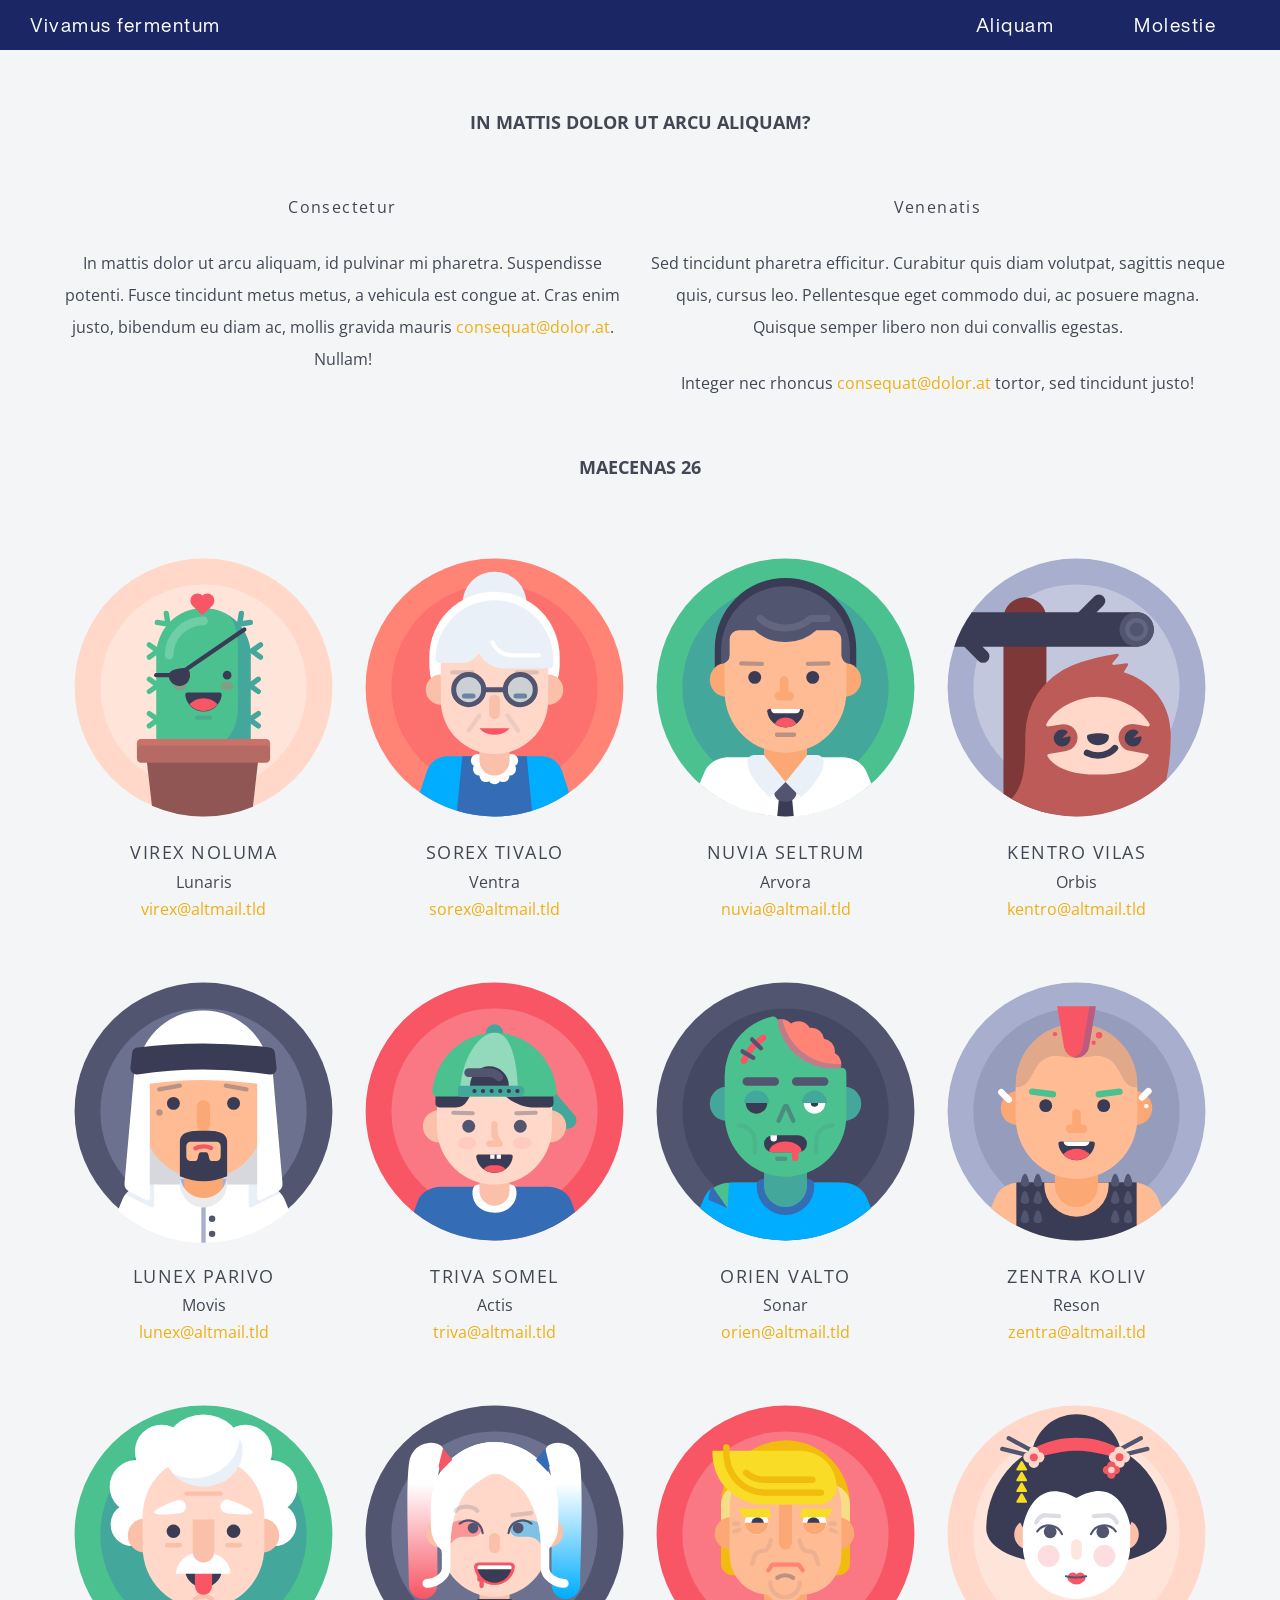
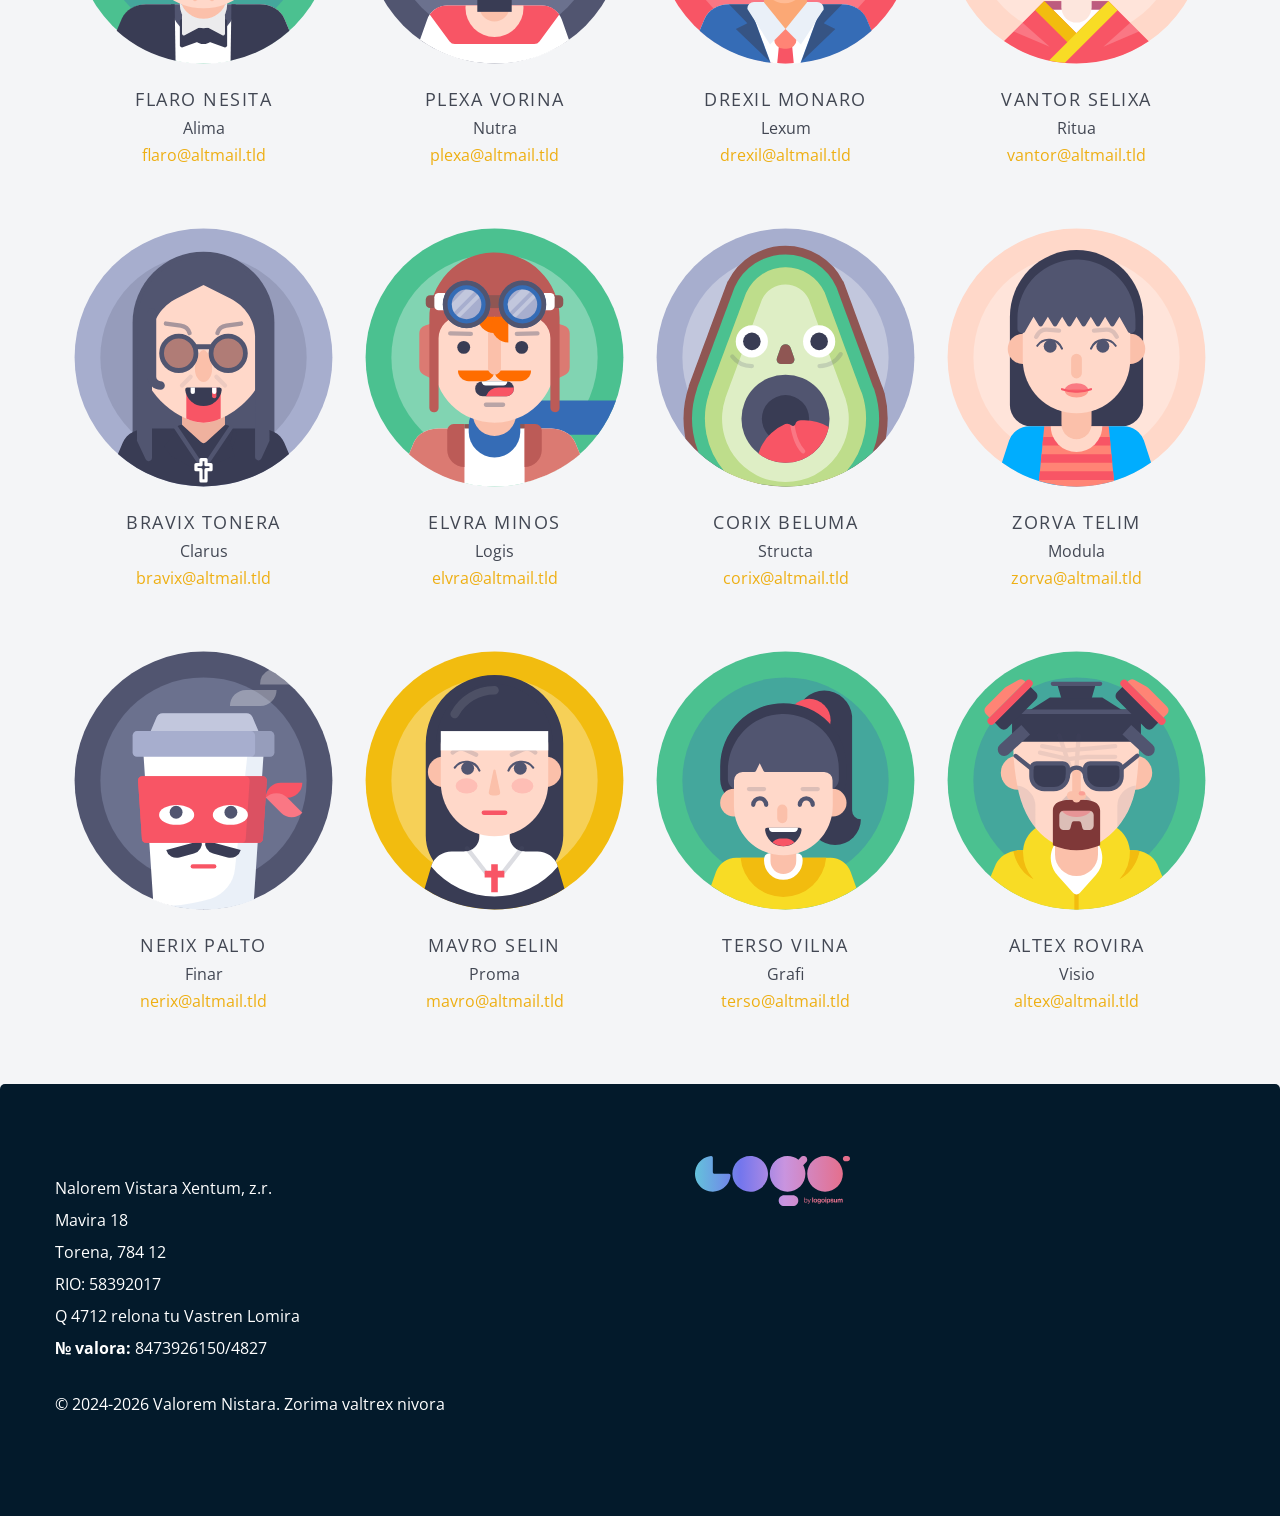
==== commit 816b03d6: "7" ====
--- a/lorem/index.html
+++ b/lorem/index.html
@@ -13,25 +13,31 @@
     <link rel="preload" href="/fonts/OpenSans-Bold.woff2" as="font" type="font/woff2" crossorigin>
 
 
-    <!-- Bootstrap CSS -->
-    <link rel="stylesheet"
-        href="https://cdnjs.cloudflare.com/ajax/libs/twitter-bootstrap/5.3.3/css/bootstrap.min.css" />
-
-    <!-- DataTables CSS -->
-    <link rel="stylesheet" href="https://cdn.datatables.net/2.3.7/css/dataTables.bootstrap5.css" />
-    <link rel="stylesheet" href="https://cdn.datatables.net/responsive/3.0.8/css/responsive.bootstrap5.css" />
-
     <link rel="preload" as="image" href="/images/cover.webp">
     <link rel="preload" as="image" href="/images/FB.svg">
     <link rel="preload" as="image" href="/images/IG.svg">
     <link rel="preload" as="image" href="/images/arrow-up-circle.svg">
-    <link rel="preload" as="image" href="images/logoipsum.svg">
-    <link rel="preload" as="image" href="images/dlazdice/1.jpg">
-    <link rel="preload" as="image" href="images/dlazdice/2.jpg">
-    <link rel="preload" as="image" href="images/dlazdice/3.jpg">
-    <link rel="preload" as="image" href="images/dlazdice/4.jpg">
-    <link rel="preload" as="image" href="images/dlazdice/5.jpg">
-    <link rel="preload" as="image" href="images/dlazdice/6.jpg">
+    <link rel="preload" as="image" href="/images/logoipsum.svg">
+    <link rel="preload" as="image" href="/images/lorem/1.svg">
+    <link rel="preload" as="image" href="/images/lorem/2.svg">
+    <link rel="preload" as="image" href="/images/lorem/3.svg">
+    <link rel="preload" as="image" href="/images/lorem/4.svg">
+    <link rel="preload" as="image" href="/images/lorem/5.svg">
+    <link rel="preload" as="image" href="/images/lorem/6.svg">
+    <link rel="preload" as="image" href="/images/lorem/7.svg">
+    <link rel="preload" as="image" href="/images/lorem/8.svg">
+    <link rel="preload" as="image" href="/images/lorem/9.svg">
+    <link rel="preload" as="image" href="/images/lorem/10.svg">
+    <link rel="preload" as="image" href="/images/lorem/11.svg">
+    <link rel="preload" as="image" href="/images/lorem/12.svg">
+    <link rel="preload" as="image" href="/images/lorem/13.svg">
+    <link rel="preload" as="image" href="/images/lorem/14.svg">
+    <link rel="preload" as="image" href="/images/lorem/15.svg">
+    <link rel="preload" as="image" href="/images/lorem/16.svg">
+    <link rel="preload" as="image" href="/images/lorem/17.svg">
+    <link rel="preload" as="image" href="/images/lorem/18.svg">
+    <link rel="preload" as="image" href="/images/lorem/19.svg">
+    <link rel="preload" as="image" href="/images/lorem/20.svg">
     <link rel="stylesheet" href="/style.css">
     <link rel="stylesheet" href="/mobileMenu.css">
 
